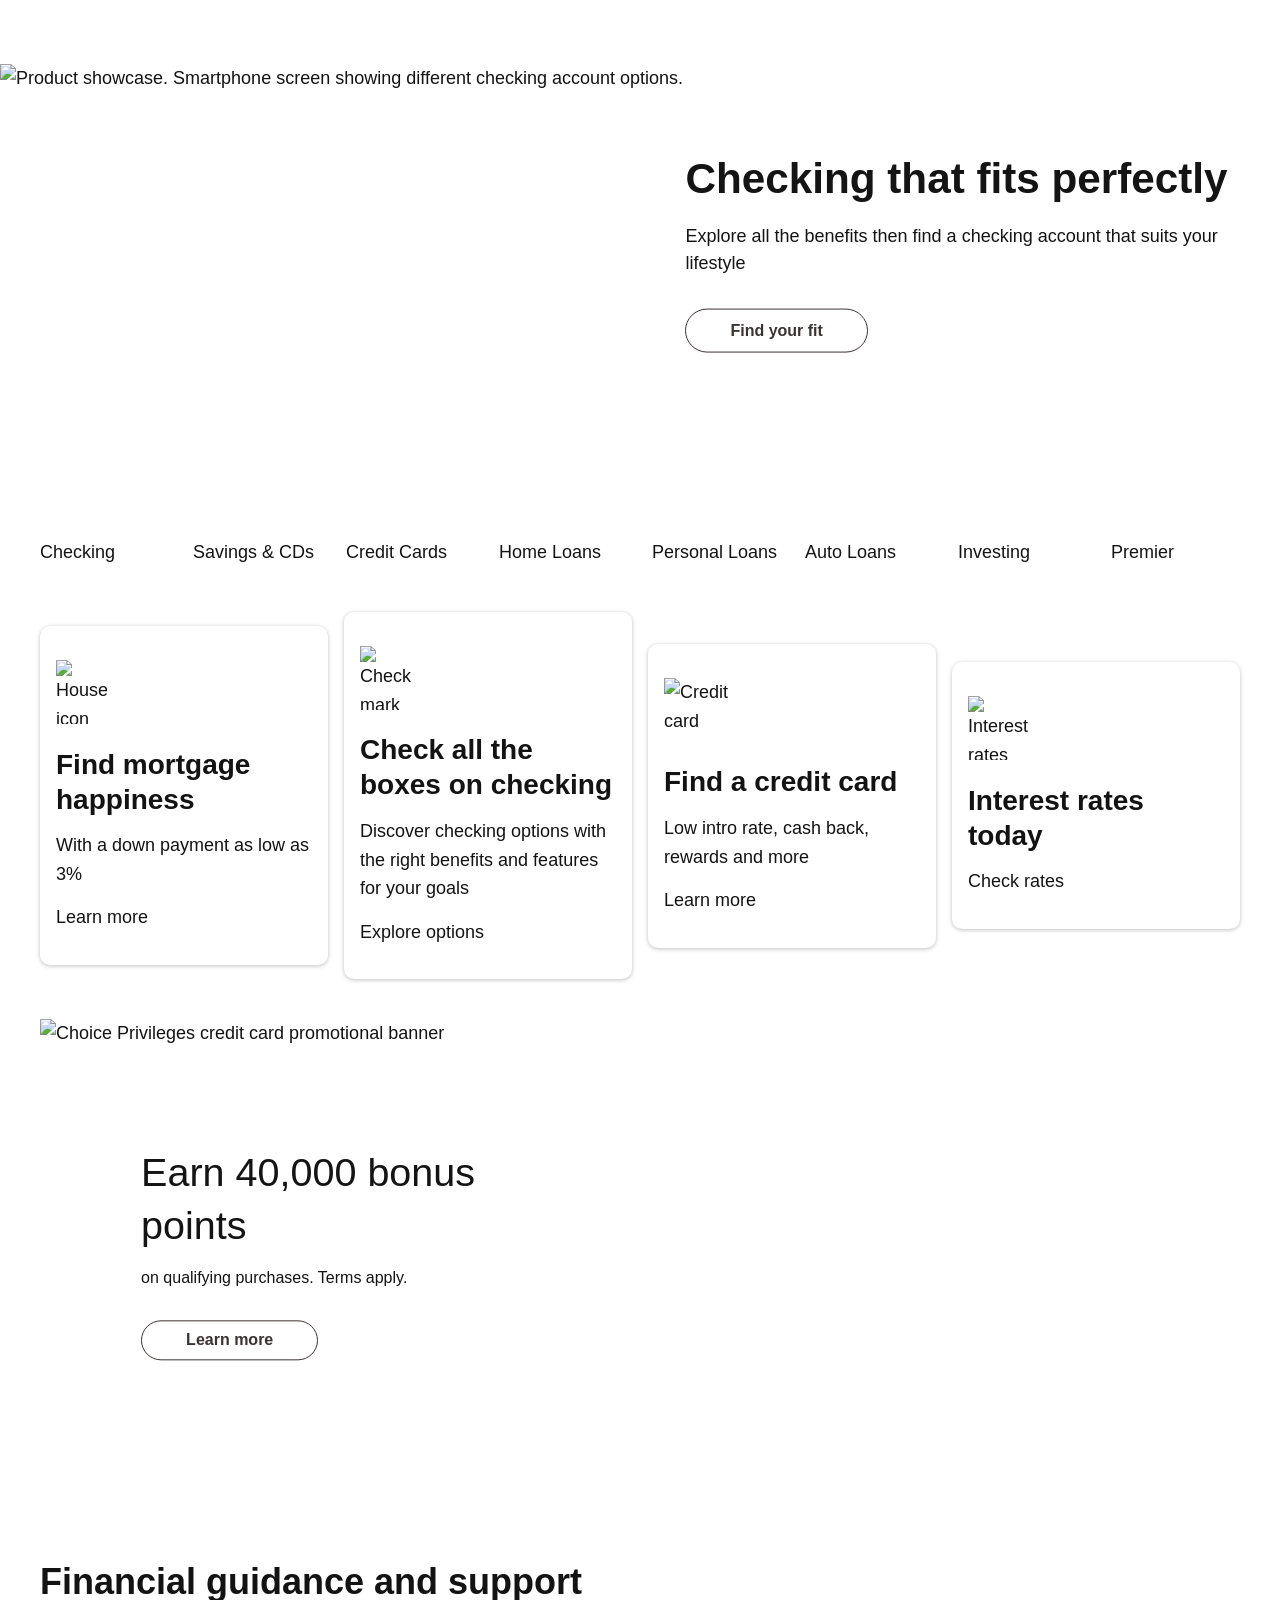
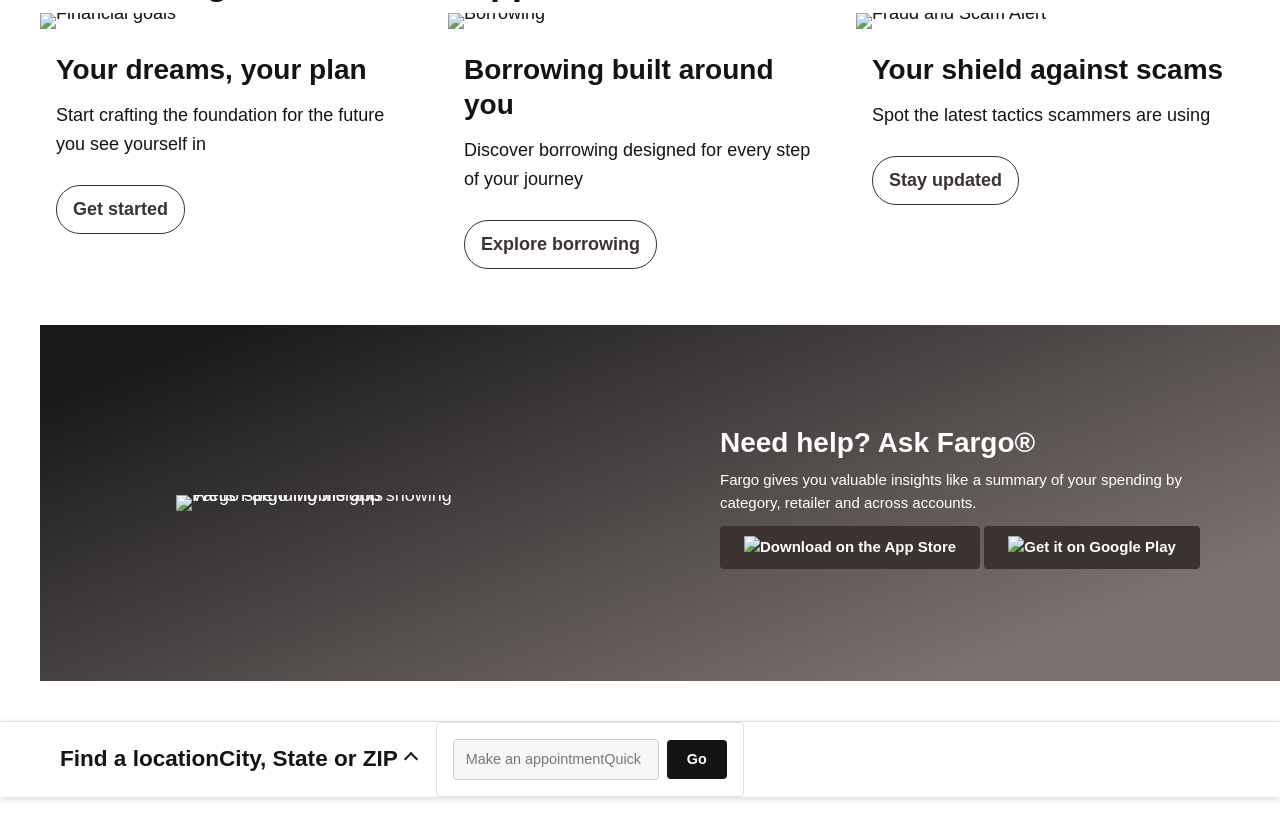
==== index.html @ e8fb942c "feat(columns): add 4-col card grid and icon sizing for small-promo section Adds CSS rules for .colum" ====
<!DOCTYPE html>
<html lang="en">
<head>
  <title>Wells Fargo – Banking, Credit Cards, Loans, Mortgages & More</title>
  <meta name="viewport" content="width=device-width, initial-scale=1"/>
  <script nonce="aem" src="/scripts/aem.js" type="module"></script>
  <script nonce="aem" src="/scripts/scripts.js" type="module"></script>
  <link rel="stylesheet" href="/styles/styles.css"/>
</head>
<body>
<header></header>
<main>
  <div>
    <div class="marquee">
      <div>
        <div><picture><img src="https://www17.wellsfargomedia.com/assets/images/contextual/responsive/hpprimary/wfi_ph_hppb_8329906_v3_1700x700.jpg" alt="Product showcase. Smartphone screen showing different checking account options." loading="eager"></picture></div>
        <div><h2>Checking that fits perfectly</h2><p>Explore all the benefits then find a checking account that suits your lifestyle</p><p><a href="https://accountoffers.wellsfargo.com/comparechecking/?collateral_code=HPPB">Find your fit</a></p></div>
      </div>
    </div>
  </div>
  <div>
    <div class="columns columns-8-cols">
      <div>
        <div><a href="https://www.wellsfargo.com/checking/">Checking</a></div>
        <div><a href="https://www.wellsfargo.com/savings-cds/">Savings &amp; CDs</a></div>
        <div><a href="https://creditcards.wellsfargo.com">Credit Cards</a></div>
        <div><a href="https://www.wellsfargo.com/mortgage/">Home Loans</a></div>
        <div><a href="https://www.wellsfargo.com/personal-loans/">Personal Loans</a></div>
        <div><a href="https://www.wellsfargo.com/auto-loans/">Auto Loans</a></div>
        <div><a href="https://www.wellsfargo.com/investing-wealth/">Investing</a></div>
        <div><a href="https://www.wellsfargo.com/premier/">Premier</a></div>
      </div>
    </div>
  </div>
  <div>
    <div class="columns columns-4-cols">
      <div>
        <div>
          <picture><img src="https://www17.wellsfargomedia.com/assets/images/contextual/responsive/smlprimary/wfi000_ic_b-wf_icon_house_gradient_default_64x64.png" alt="House icon" loading="lazy"></picture>
          <h3>Find mortgage happiness</h3>
          <p>With a down payment as low as 3%</p>
          <p><a href="https://www.wellsfargo.com/mortgage/buying-a-house/">Learn more</a></p>
        </div>
        <div>
          <picture><img src="https://www17.wellsfargomedia.com/assets/images/contextual/responsive/smlprimary/wf_ic_check-mark_con-gra_hpps_64x64.png" alt="Check mark icon" loading="lazy"></picture>
          <h3>Check all the boxes on checking</h3>
          <p>Discover checking options with the right benefits and features for your goals</p>
          <p><a href="https://accountoffers.wellsfargo.com/comparechecking/?collateral_code=HPPS">Explore options</a></p>
        </div>
        <div>
          <picture><img src="https://www17.wellsfargomedia.com/assets/images/contextual/responsive/smlprimary/wfi000_ic_b-wf_icon_ui_card_gradient_default_64x64.png" alt="Credit card icon" loading="lazy"></picture>
          <h3>Find a credit card</h3>
          <p>Low intro rate, cash back, rewards and more</p>
          <p><a href="https://creditcards.wellsfargo.com/">Learn more</a></p>
        </div>
        <div>
          <picture><img src="https://www17.wellsfargomedia.com/assets/images/rwd/first_time_experience-account_summary.png" alt="Interest rates icon" loading="lazy"></picture>
          <h3>Interest rates today</h3>
          <p><a href="https://www.wellsfargo.com/help/rates/">Check rates</a></p>
        </div>
      </div>
    </div>
  </div>
  <div>
    <div class="promo">
      <div>
        <div><picture><img src="https://www17.wellsfargomedia.com/assets/images/contextual/responsive/lpromo/wfi000_ph_bc_1600x700.jpg" alt="Choice Privileges credit card promotional banner" loading="lazy"></picture></div>
        <div><h2>Earn 40,000 bonus points</h2><p>on qualifying purchases. Terms apply.</p><p><a href="https://creditcards.wellsfargo.com/wells-fargo-choice-privileges-credit-cards/">Learn more</a></p></div>
      </div>
    </div>
  </div>
  <div>
    <h2>Financial guidance and support</h2>
    <div class="cards">
      <div><div><picture><img src="https://www17.wellsfargomedia.com/assets/images/contextual/responsive/smlpromo/wfi_ph_g_2181743355-def-financialgoals_hpsp_616x353.jpg" alt="Financial goals" loading="lazy"></picture></div><div><h3>Your dreams, your plan</h3><p>Start crafting the foundation for the future you see yourself in</p><p><a href="https://www.wellsfargo.com/financial-goals/">Get started</a></p></div></div>
      <div><div><picture><img src="https://www17.wellsfargomedia.com/assets/images/contextual/responsive/smlpromo/wfi_ph_g_2051210591-def-borrowing_hpsp_616x353.jpg" alt="Borrowing" loading="lazy"></picture></div><div><h3>Borrowing built around you</h3><p>Discover borrowing designed for every step of your journey</p><p><a href="https://www.wellsfargo.com/financial-goals/borrow/">Explore borrowing</a></p></div></div>
      <div><div><picture><img src="https://www17.wellsfargomedia.com/assets/images/contextual/responsive/smlpromo/wfi_ph_hpsp_fsalockup_616x353.jpg" alt="Fraud and Scam Alert" loading="lazy"></picture></div><div><h3>Your shield against scams</h3><p>Spot the latest tactics scammers are using</p><p><a href="https://www.wellsfargo.com/privacy-security/fraud/bank-scams/">Stay updated</a></p></div></div>
    </div>
  </div>
  <div>
    <div class="carousel">
      <div>
        <div><picture><img src="https://www17.wellsfargomedia.com/assets/images/rwd/Fargo-Spending-Insights-Wells-Fargo-Mobile-App-2025.png" alt="Wells Fargo Mobile app showing Fargo spending insights" loading="lazy"></picture></div>
        <div><h2>Need help? Ask Fargo&#174;</h2><p>Fargo gives you valuable insights like a summary of your spending by category, retailer and across accounts.</p><p><a href="https://apps.apple.com/us/app/wells-fargo-mobile/id366921962"><picture><img src="https://www17.wellsfargomedia.com/assets/images/rwd/App_Store_Badge.png" alt="Download on the App Store" loading="lazy"></picture></a> <a href="https://play.google.com/store/apps/details?id=com.wf.wellsfargomobile"><picture><img src="https://www17.wellsfargomedia.com/assets/images/rwd/GooglePlay_Badge.png" alt="Get it on Google Play" loading="lazy"></picture></a></p></div>
      </div>
    </div>
  </div>
  <div>
    <div class="contact-bar">
      <div>
        <div><p><strong>Find a location</strong></p><p>City, State or ZIP</p></div>
        <div><p><a href="https://appointments.wellsfargo.com/maa/appointment/">Make an appointment</a></p><p><strong>Quick help</strong></p><ul><li><a href="https://www.wellsfargo.com/help/">Customer service and FAQs</a></li><li><a href="https://www.wellsfargo.com/help/routing-number/">Find routing and account numbers</a></li></ul></div>
      </div>
    </div>
  </div>
</main>
<footer></footer>
</body>
</html>
---- styles/styles.css ----
/*
 * Copyright 2020 Adobe. All rights reserved.
 * This file is licensed to you under the Apache License, Version 2.0 (the "License");
 * you may not use this file except in compliance with the License. You may obtain a copy
 * of the License at http://www.apache.org/licenses/LICENSE-2.0
 *
 * Unless required by applicable law or agreed to in writing, software distributed under
 * the License is distributed on an "AS IS" BASIS, WITHOUT WARRANTIES OR REPRESENTATIONS
 * OF ANY KIND, either express or implied. See the License for the specific language
 * governing permissions and limitations under the License.
 */

:root {
  /* colors */
  --background-color: white;
  --light-color: #f8f8f8;
  --dark-color: #505050;
  --text-color: #131313;
  --link-color: #3b3331;
  --link-hover-color: #141414;

  /* fonts */
  --body-font-family: roboto, roboto-fallback, sans-serif;
  --heading-font-family: roboto-condensed, roboto-condensed-fallback, sans-serif;

  /* body sizes */
  --body-font-size-m: 22px;
  --body-font-size-s: 19px;
  --body-font-size-xs: 17px;

  /* heading sizes */
  --heading-font-size-xxl: 55px;
  --heading-font-size-xl: 44px;
  --heading-font-size-l: 34px;
  --heading-font-size-m: 27px;
  --heading-font-size-s: 24px;
  --heading-font-size-xs: 22px;

  /* nav height */
  --nav-height: 64px;
}

/* fallback fonts */
@font-face {
  font-family: roboto-condensed-fallback;
  size-adjust: 88.82%;
  src: local('Arial');
}

@font-face {
  font-family: roboto-fallback;
  size-adjust: 99.529%;
  src: local('Arial');
}

@media (width >= 900px) {
  :root {
    /* body sizes */
    --body-font-size-m: 18px;
    --body-font-size-s: 16px;
    --body-font-size-xs: 14px;

    /* heading sizes */
    --heading-font-size-xxl: 45px;
    --heading-font-size-xl: 36px;
    --heading-font-size-l: 28px;
    --heading-font-size-m: 22px;
    --heading-font-size-s: 20px;
    --heading-font-size-xs: 18px;
  }
}

body {
  display: none;
  margin: 0;
  background-color: var(--background-color);
  color: var(--text-color);
  font-family: var(--body-font-family);
  font-size: var(--body-font-size-m);
  line-height: 1.6;
}

body.appear {
  display: block;
}

header {
  height: var(--nav-height);
}

header .header,
footer .footer {
  visibility: hidden;
}

header .header[data-block-status="loaded"],
footer .footer[data-block-status="loaded"] {
  visibility: visible;
}

h1,
h2,
h3,
h4,
h5,
h6 {
  margin-top: 0.8em;
  margin-bottom: 0.25em;
  font-family: var(--heading-font-family);
  font-weight: 600;
  line-height: 1.25;
  scroll-margin: 40px;
}

h1 { font-size: var(--heading-font-size-xxl); }
h2 { font-size: var(--heading-font-size-xl); }
h3 { font-size: var(--heading-font-size-l); }
h4 { font-size: var(--heading-font-size-m); }
h5 { font-size: var(--heading-font-size-s); }
h6 { font-size: var(--heading-font-size-xs); }

p,
dl,
ol,
ul,
pre,
blockquote {
  margin-top: 0.8em;
  margin-bottom: 0.25em;
}

code,
pre {
  font-size: var(--body-font-size-s);
}

pre {
  padding: 16px;
  border-radius: 8px;
  background-color: var(--light-color);
  overflow-x: auto;
  white-space: pre;
}

main > div {
  margin: 40px 16px;
}

input,
textarea,
select,
button {
  font: inherit;
}

/* links */
a:any-link {
  color: var(--link-color);
  text-decoration: none;
  overflow-wrap: break-word;
}

a:hover {
  color: var(--link-hover-color);
  text-decoration: underline;
}

/* buttons */
p.button-wrapper {
  margin: 12px 0;
}

a.button:any-link,
button.button {
  box-sizing: border-box;
  display: inline-flex;
  align-items: center;
  justify-content: center;
  max-width: 100%;
  margin: 0;
  border: 2px solid transparent;
  border-radius: 2.4em;
  padding: 0.5em 1.2em;
  font: inherit;
  font-weight: 500;
  line-height: 1.25;
  text-decoration: none;
  cursor: pointer;
  overflow: hidden;
  text-overflow: ellipsis;
  white-space: nowrap;
}

a.button[aria-disabled="true"],
button.button:disabled {
  cursor: not-allowed;
  pointer-events: none;
}

a.button.primary,
button.button.primary {
  border-color: var(--text-color);
  background-color: var(--text-color);
  color: var(--background-color);
}

a.button.primary:hover,
a.button.primary:focus-visible,
button.button.primary:hover,
button.button.primary:focus-visible {
  border-color: var(--dark-color);
  background-color: var(--dark-color);
  color: var(--light-color);
}

a.button.primary[aria-disabled="true"],
a.button.primary[aria-disabled="true"]:hover,
a.button.primary[aria-disabled="true"]:focus-visible,
button.button.primary:disabled,
button.button.primary:disabled:hover,
button.button.primary:disabled:focus-visible {
  background-color: var(--light-color);
  border-color: var(--light-color);
  color: var(--dark-color);
}

a.button.secondary,
button.button.secondary {
  border-color: var(--text-color);
  background-color: transparent;
  color: var(--text-color);
}

a.button.secondary:hover,
a.button.secondary:focus-visible,
button.button.secondary:hover,
button.button.secondary:focus-visible {
  border-color: var(--dark-color);
  background-color: var(--light-color);
  color: var(--dark-color);
}

a.button.secondary[aria-disabled="true"],
a.button.secondary[aria-disabled="true"]:hover,
a.button.secondary[aria-disabled="true"]:focus-visible,
button.button.secondary:disabled,
button.button.secondary:disabled:hover,
button.button.secondary:disabled:focus-visible {
  background-color: var(--light-color);
  border-color: var(--light-color);
  color: var(--dark-color);
}

/* high-impact call-to-action */
a.button.accent,
button.button.accent {
  border-color: var(--link-color);
  background-color: var(--link-color);
  color: var(--background-color);
}

a.button.accent:hover,
a.button.accent:focus-visible,
button.button.accent:hover,
button.button.accent:focus-visible {
  border-color: var(--link-hover-color);
  background-color: var(--link-hover-color);
}

a.button.accent[aria-disabled="true"],
a.button.accent[aria-disabled="true"]:hover,
a.button.accent[aria-disabled="true"]:focus-visible,
button.button.accent:disabled,
button.button.accent:disabled:hover,
button.button.accent:disabled:focus-visible {
  background-color: var(--light-color);
  border-color: var(--light-color);
  color: var(--dark-color);
}

main img {
  max-width: 100%;
  width: auto;
  height: auto;
}

.icon {
  display: inline-block;
  height: 24px;
  width: 24px;
}

.icon img {
  height: 100%;
  width: 100%;
}

/* sections */
main > .section {
  margin: 40px 0;
}

main > .section > div {
  max-width: 1200px;
  margin: auto;
  padding: 0 24px;
}

main > .section:first-of-type {
  margin-top: 0;
}

@media (width >= 900px) {
  main > .section > div {
    padding: 0 32px;
  }
}

/* section metadata */
main .section.light,
main .section.highlight {
  background-color: var(--light-color);
  margin: 0;
  padding: 40px 0;
}

/* Full-bleed block overrides */
main .marquee,
main .promo,
main .carousel,
main .contact-bar {
  margin: 0 calc(-1 * var(--section-padding, 24px));
  width: calc(100% + 2 * var(--section-padding, 24px));
}

@media (width >= 900px) {
  main .marquee,
  main .promo,
  main .carousel,
  main .contact-bar {
    margin: 0 calc(-1 * var(--section-padding, 32px));
    width: calc(100% + 2 * var(--section-padding, 32px));
  }
}
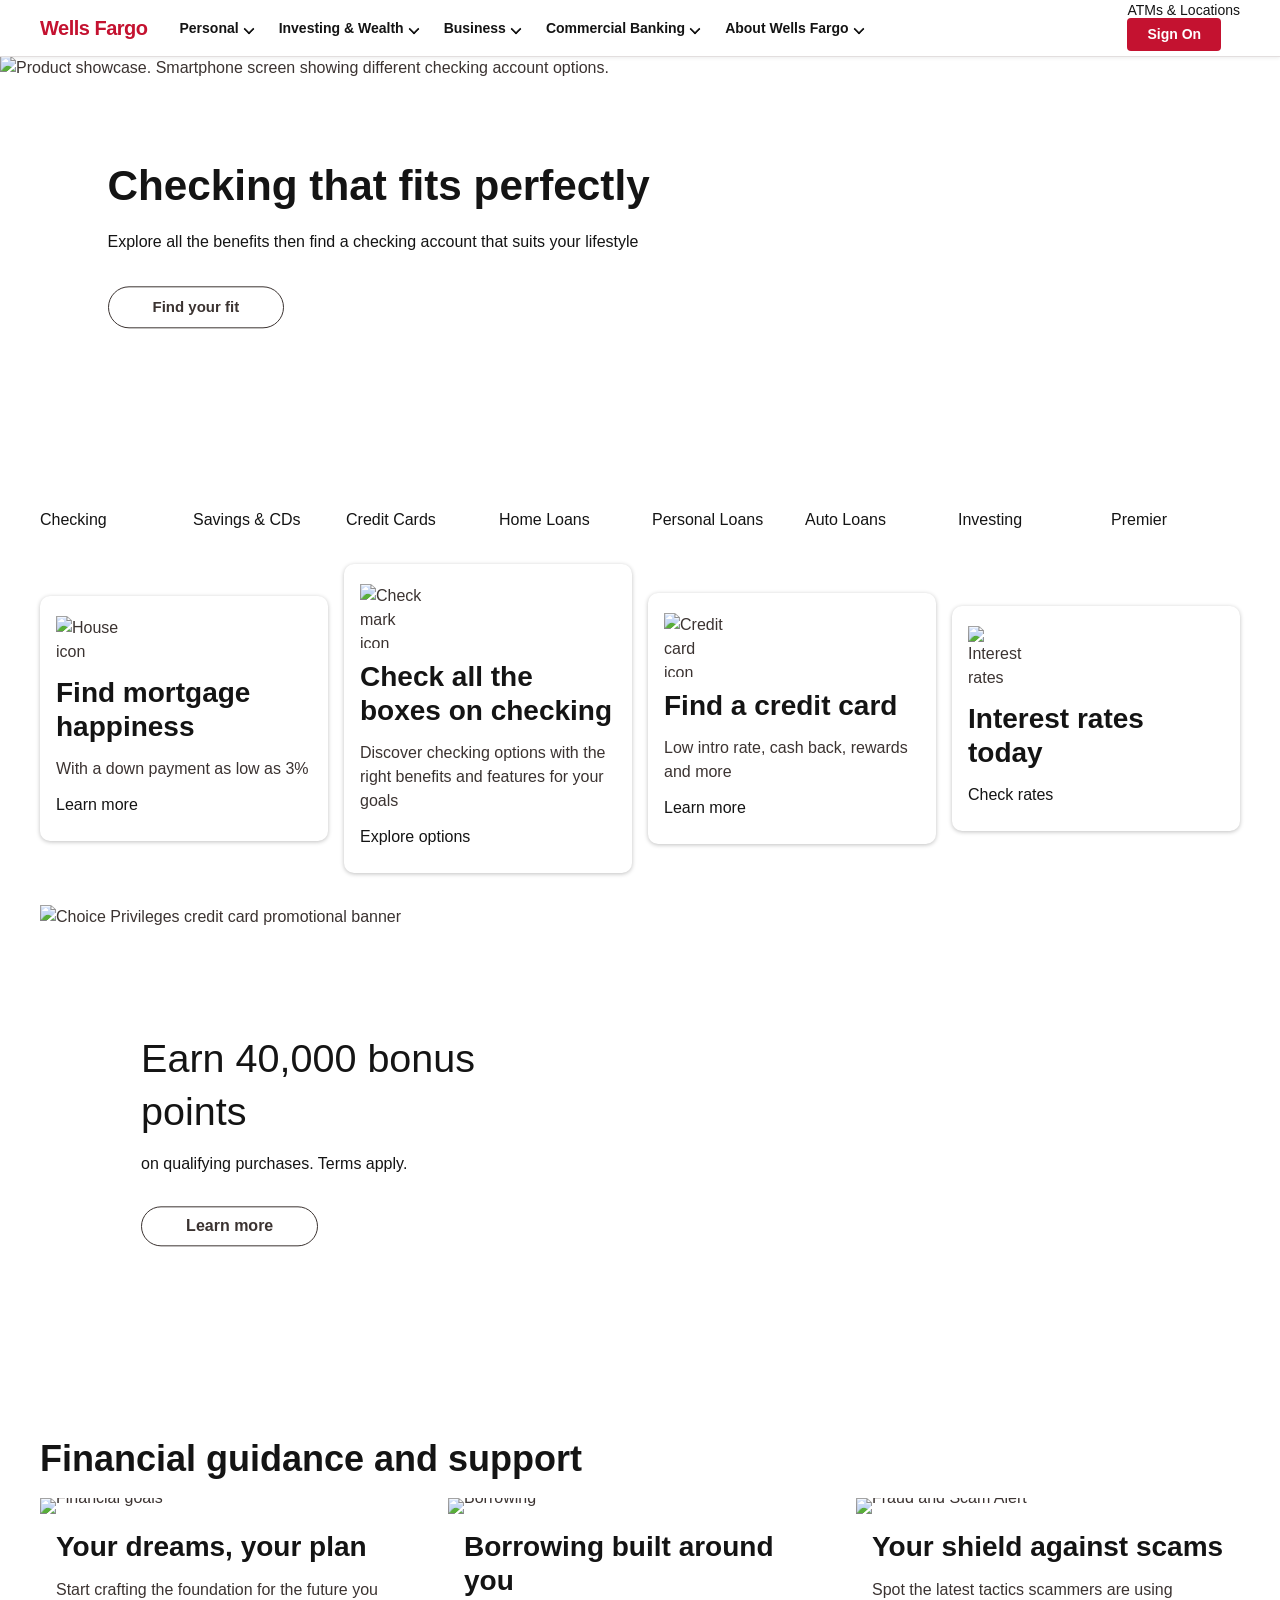
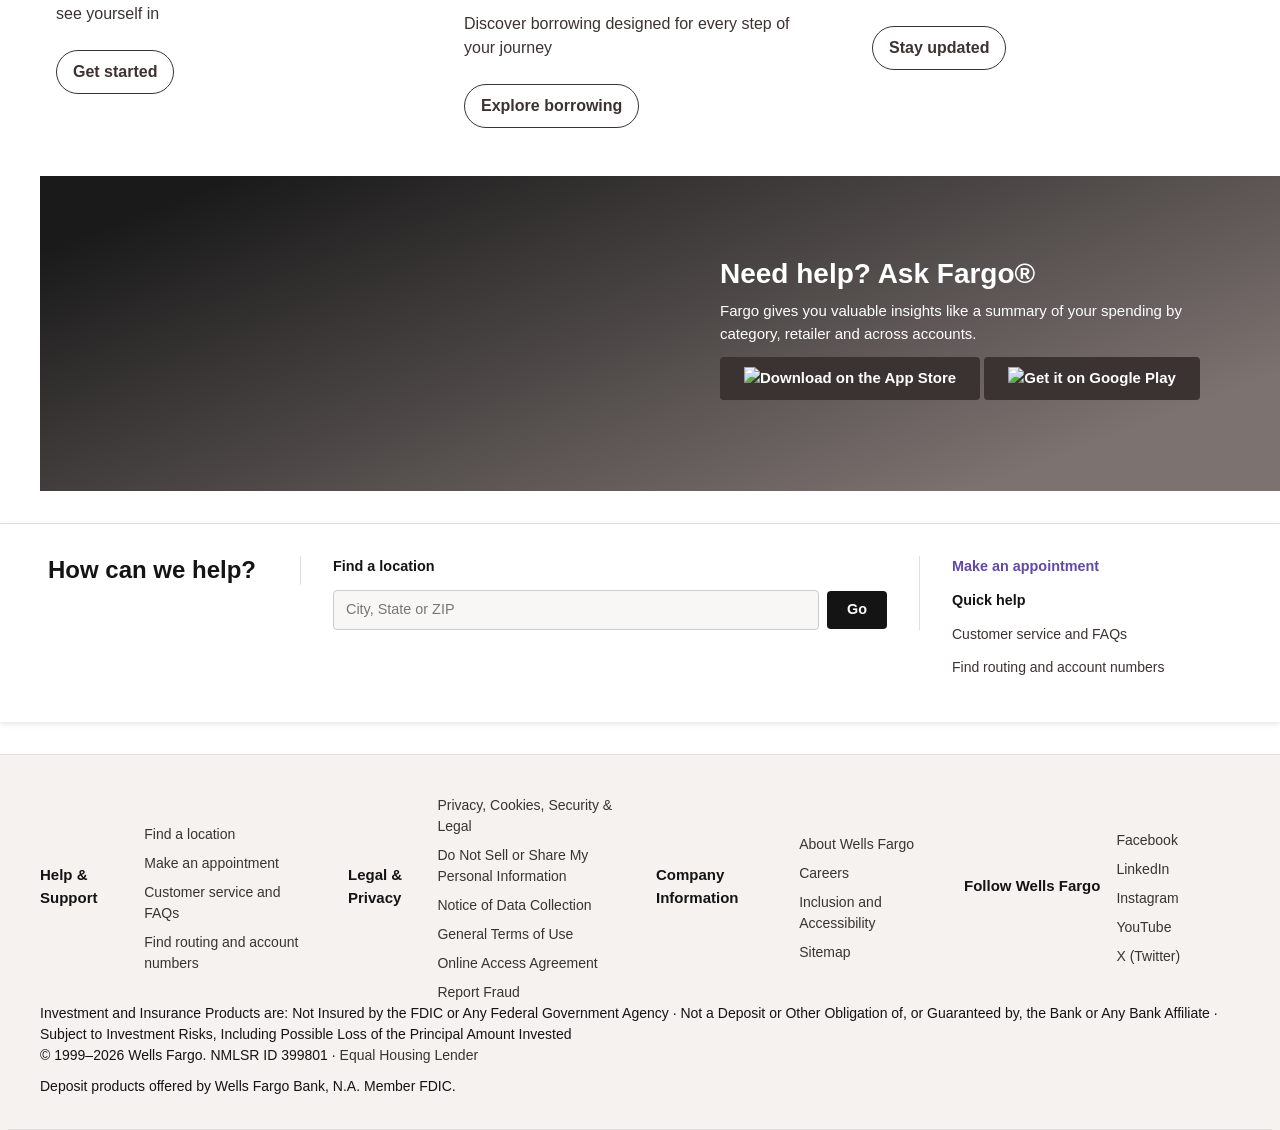
==== commit 37777d9d: "Generated by Calude swarm" ====
--- a/index.html
+++ b/index.html
@@ -88,6 +88,7 @@
   <div>
     <div class="contact-bar">
       <div>
+        <div><h2>How can we help?</h2></div>
         <div><p><strong>Find a location</strong></p><p>City, State or ZIP</p></div>
         <div><p><a href="https://appointments.wellsfargo.com/maa/appointment/">Make an appointment</a></p><p><strong>Quick help</strong></p><ul><li><a href="https://www.wellsfargo.com/help/">Customer service and FAQs</a></li><li><a href="https://www.wellsfargo.com/help/routing-number/">Find routing and account numbers</a></li></ul></div>
       </div>
--- a/styles/styles.css
+++ b/styles/styles.css
@@ -1,74 +1,74 @@
 /*
- * Copyright 2020 Adobe. All rights reserved.
- * This file is licensed to you under the Apache License, Version 2.0 (the "License");
- * you may not use this file except in compliance with the License. You may obtain a copy
- * of the License at http://www.apache.org/licenses/LICENSE-2.0
- *
- * Unless required by applicable law or agreed to in writing, software distributed under
- * the License is distributed on an "AS IS" BASIS, WITHOUT WARRANTIES OR REPRESENTATIONS
- * OF ANY KIND, either express or implied. See the License for the specific language
- * governing permissions and limitations under the License.
+ * Wells Fargo EDS Design System
+ * Migrated from https://www.wellsfargo.com/
  */
 
 :root {
-  /* colors */
-  --background-color: white;
-  --light-color: #f8f8f8;
-  --dark-color: #505050;
-  --text-color: #131313;
-  --link-color: #3b3331;
-  --link-hover-color: #141414;
-
-  /* fonts */
-  --body-font-family: roboto, roboto-fallback, sans-serif;
-  --heading-font-family: roboto-condensed, roboto-condensed-fallback, sans-serif;
-
-  /* body sizes */
-  --body-font-size-m: 22px;
-  --body-font-size-s: 19px;
-  --body-font-size-xs: 17px;
-
-  /* heading sizes */
-  --heading-font-size-xxl: 55px;
-  --heading-font-size-xl: 44px;
-  --heading-font-size-l: 34px;
-  --heading-font-size-m: 27px;
-  --heading-font-size-s: 24px;
-  --heading-font-size-xs: 22px;
-
-  /* nav height */
-  --nav-height: 64px;
-}
-
-/* fallback fonts */
-@font-face {
-  font-family: roboto-condensed-fallback;
-  size-adjust: 88.82%;
-  src: local('Arial');
-}
-
-@font-face {
-  font-family: roboto-fallback;
-  size-adjust: 99.529%;
-  src: local('Arial');
+  /* ── Brand colors ─────────────────────────────────────────────────────── */
+  --color-red:          #c41230;   /* WF primary red */
+  --color-red-dark:     #a01028;   /* hover/active red */
+  --color-dark:         #141414;   /* near-black */
+  --color-body:         #3b3331;   /* warm dark-brown body text */
+  --color-border:       #e2dede;   /* warm gray border */
+  --color-bg-warm:      #f9f7f6;   /* warm cream card/input bg */
+  --color-bg-light:     #f5f2f0;   /* light section/footer bg */
+  --color-bg-mid:       #e8e4e1;   /* mid-tone disclaimer bg */
+
+  /* ── Legacy aliases (used by boilerplate) ────────────────────────────── */
+  --background-color:   #fff;
+  --light-color:        #f9f7f6;
+  --dark-color:         #3b3331;
+  --text-color:         #3b3331;
+  --link-color:         #3b3331;
+  --link-hover-color:   #c41230;
+
+  /* ── Typography ──────────────────────────────────────────────────────── */
+  /* WF uses Wells Fargo Sans (proprietary) — Helvetica Neue is the closest system match */
+  --body-font-family:    'Helvetica Neue', Helvetica, Arial, sans-serif;
+  --heading-font-family: 'Helvetica Neue', Helvetica, Arial, sans-serif;
+
+  /* body sizes — mobile */
+  --body-font-size-m:  1rem;       /* 16px */
+  --body-font-size-s:  0.9375rem;  /* 15px */
+  --body-font-size-xs: 0.875rem;   /* 14px */
+
+  /* heading sizes — mobile */
+  --heading-font-size-xxl: 2.25rem;  /* 36px */
+  --heading-font-size-xl:  1.875rem; /* 30px */
+  --heading-font-size-l:   1.5rem;   /* 24px */
+  --heading-font-size-m:   1.25rem;  /* 20px */
+  --heading-font-size-s:   1.125rem; /* 18px */
+  --heading-font-size-xs:  1rem;     /* 16px */
+
+  /* ── Layout ──────────────────────────────────────────────────────────── */
+  --nav-height:       56px;
+  --max-width:        1200px;
+  --section-padding:  24px;
+
+  /* ── Borders & radius ────────────────────────────────────────────────── */
+  --border-radius-s:  4px;
+  --border-radius-m:  10px;
+  --border-radius-pill: 24px;
 }
 
 @media (width >= 900px) {
   :root {
-    /* body sizes */
-    --body-font-size-m: 18px;
-    --body-font-size-s: 16px;
-    --body-font-size-xs: 14px;
-
-    /* heading sizes */
-    --heading-font-size-xxl: 45px;
-    --heading-font-size-xl: 36px;
-    --heading-font-size-l: 28px;
-    --heading-font-size-m: 22px;
-    --heading-font-size-s: 20px;
-    --heading-font-size-xs: 18px;
+    --body-font-size-m:  1rem;       /* 16px */
+    --body-font-size-s:  0.9375rem;  /* 15px */
+    --body-font-size-xs: 0.875rem;   /* 14px */
+
+    --heading-font-size-xxl: 2.75rem;  /* 44px */
+    --heading-font-size-xl:  2.25rem;  /* 36px */
+    --heading-font-size-l:   1.75rem;  /* 28px */
+    --heading-font-size-m:   1.375rem; /* 22px */
+    --heading-font-size-s:   1.25rem;  /* 20px */
+    --heading-font-size-xs:  1rem;     /* 16px */
+
+    --section-padding: 32px;
   }
 }
+
+/* ── Base reset & body ────────────────────────────────────────────────────── */
 
 body {
   display: none;
@@ -77,12 +77,17 @@
   color: var(--text-color);
   font-family: var(--body-font-family);
   font-size: var(--body-font-size-m);
-  line-height: 1.6;
+  font-weight: 400;
+  line-height: 1.5;
+  -webkit-font-smoothing: antialiased;
+  -moz-osx-font-smoothing: grayscale;
 }
 
 body.appear {
   display: block;
 }
+
+/* ── Header spacer ───────────────────────────────────────────────────────── */
 
 header {
   height: var(--nav-height);
@@ -98,62 +103,50 @@
   visibility: visible;
 }
 
-h1,
-h2,
-h3,
-h4,
-h5,
-h6 {
-  margin-top: 0.8em;
-  margin-bottom: 0.25em;
+/* ── Headings ─────────────────────────────────────────────────────────────── */
+
+h1, h2, h3, h4, h5, h6 {
+  margin-top: 0;
+  margin-bottom: 0.5em;
   font-family: var(--heading-font-family);
   font-weight: 600;
-  line-height: 1.25;
+  line-height: 1.2;
+  color: var(--color-dark);
   scroll-margin: 40px;
 }
 
 h1 { font-size: var(--heading-font-size-xxl); }
-h2 { font-size: var(--heading-font-size-xl); }
-h3 { font-size: var(--heading-font-size-l); }
-h4 { font-size: var(--heading-font-size-m); }
-h5 { font-size: var(--heading-font-size-s); }
-h6 { font-size: var(--heading-font-size-xs); }
-
-p,
-dl,
-ol,
-ul,
-pre,
-blockquote {
-  margin-top: 0.8em;
-  margin-bottom: 0.25em;
-}
-
-code,
-pre {
+h2 { font-size: var(--heading-font-size-xl);  }
+h3 { font-size: var(--heading-font-size-l);   font-weight: 600; }
+h4 { font-size: var(--heading-font-size-m);   font-weight: 600; }
+h5 { font-size: var(--heading-font-size-s);   font-weight: 600; }
+h6 { font-size: var(--heading-font-size-xs);  font-weight: 600; }
+
+/* ── Body copy ────────────────────────────────────────────────────────────── */
+
+p, dl, ol, ul, pre, blockquote {
+  margin-top: 0;
+  margin-bottom: 0.75em;
+}
+
+p:last-child, ul:last-child, ol:last-child {
+  margin-bottom: 0;
+}
+
+code, pre {
   font-size: var(--body-font-size-s);
 }
 
 pre {
   padding: 16px;
-  border-radius: 8px;
+  border-radius: var(--border-radius-s);
   background-color: var(--light-color);
   overflow-x: auto;
   white-space: pre;
 }
 
-main > div {
-  margin: 40px 16px;
-}
-
-input,
-textarea,
-select,
-button {
-  font: inherit;
-}
-
-/* links */
+/* ── Links ────────────────────────────────────────────────────────────────── */
+
 a:any-link {
   color: var(--link-color);
   text-decoration: none;
@@ -165,7 +158,15 @@
   text-decoration: underline;
 }
 
-/* buttons */
+/* ── Form elements ────────────────────────────────────────────────────────── */
+
+input, textarea, select, button {
+  font: inherit;
+}
+
+/* ── WF Button system ─────────────────────────────────────────────────────── */
+/* Outlined pill (default) */
+
 p.button-wrapper {
   margin: 12px 0;
 }
@@ -178,105 +179,85 @@
   justify-content: center;
   max-width: 100%;
   margin: 0;
-  border: 2px solid transparent;
-  border-radius: 2.4em;
-  padding: 0.5em 1.2em;
-  font: inherit;
-  font-weight: 500;
+  border: 1px solid var(--color-body);
+  border-radius: var(--border-radius-pill);
+  padding: 9px 24px;
+  background: #fff;
+  color: var(--color-body);
+  font-family: var(--body-font-family);
+  font-size: var(--body-font-size-s);
+  font-weight: 600;
   line-height: 1.25;
   text-decoration: none;
   cursor: pointer;
   overflow: hidden;
   text-overflow: ellipsis;
   white-space: nowrap;
-}
-
+  transition: background 0.2s ease, color 0.2s ease, border-color 0.2s ease;
+}
+
+a.button:hover,
+button.button:hover {
+  background: var(--color-dark);
+  color: #fff;
+  border-color: var(--color-dark);
+  text-decoration: none;
+}
+
+/* Primary: filled dark */
+a.button.primary,
+button.button.primary {
+  background: var(--color-dark);
+  color: #fff;
+  border-color: var(--color-dark);
+}
+
+a.button.primary:hover,
+button.button.primary:hover {
+  background: #333;
+  border-color: #333;
+  color: #fff;
+}
+
+/* Secondary: outlined */
+a.button.secondary,
+button.button.secondary {
+  background: transparent;
+  border-color: var(--color-body);
+  color: var(--color-body);
+}
+
+a.button.secondary:hover,
+button.button.secondary:hover {
+  background: var(--color-dark);
+  color: #fff;
+  border-color: var(--color-dark);
+}
+
+/* Accent: WF red (for high-impact CTAs) */
+a.button.accent,
+button.button.accent {
+  background: var(--color-red);
+  border-color: var(--color-red);
+  color: #fff;
+}
+
+a.button.accent:hover,
+button.button.accent:hover {
+  background: var(--color-red-dark);
+  border-color: var(--color-red-dark);
+  color: #fff;
+}
+
+/* Disabled states */
 a.button[aria-disabled="true"],
 button.button:disabled {
   cursor: not-allowed;
   pointer-events: none;
-}
-
-a.button.primary,
-button.button.primary {
-  border-color: var(--text-color);
-  background-color: var(--text-color);
-  color: var(--background-color);
-}
-
-a.button.primary:hover,
-a.button.primary:focus-visible,
-button.button.primary:hover,
-button.button.primary:focus-visible {
-  border-color: var(--dark-color);
-  background-color: var(--dark-color);
-  color: var(--light-color);
-}
-
-a.button.primary[aria-disabled="true"],
-a.button.primary[aria-disabled="true"]:hover,
-a.button.primary[aria-disabled="true"]:focus-visible,
-button.button.primary:disabled,
-button.button.primary:disabled:hover,
-button.button.primary:disabled:focus-visible {
-  background-color: var(--light-color);
-  border-color: var(--light-color);
-  color: var(--dark-color);
-}
-
-a.button.secondary,
-button.button.secondary {
-  border-color: var(--text-color);
-  background-color: transparent;
-  color: var(--text-color);
-}
-
-a.button.secondary:hover,
-a.button.secondary:focus-visible,
-button.button.secondary:hover,
-button.button.secondary:focus-visible {
-  border-color: var(--dark-color);
-  background-color: var(--light-color);
-  color: var(--dark-color);
-}
-
-a.button.secondary[aria-disabled="true"],
-a.button.secondary[aria-disabled="true"]:hover,
-a.button.secondary[aria-disabled="true"]:focus-visible,
-button.button.secondary:disabled,
-button.button.secondary:disabled:hover,
-button.button.secondary:disabled:focus-visible {
-  background-color: var(--light-color);
-  border-color: var(--light-color);
-  color: var(--dark-color);
-}
-
-/* high-impact call-to-action */
-a.button.accent,
-button.button.accent {
-  border-color: var(--link-color);
-  background-color: var(--link-color);
-  color: var(--background-color);
-}
-
-a.button.accent:hover,
-a.button.accent:focus-visible,
-button.button.accent:hover,
-button.button.accent:focus-visible {
-  border-color: var(--link-hover-color);
-  background-color: var(--link-hover-color);
-}
-
-a.button.accent[aria-disabled="true"],
-a.button.accent[aria-disabled="true"]:hover,
-a.button.accent[aria-disabled="true"]:focus-visible,
-button.button.accent:disabled,
-button.button.accent:disabled:hover,
-button.button.accent:disabled:focus-visible {
-  background-color: var(--light-color);
-  border-color: var(--light-color);
-  color: var(--dark-color);
-}
+  opacity: 0.5;
+}
+
+/* ── Images ───────────────────────────────────────────────────────────────── */
 
 main img {
   max-width: 100%;
@@ -295,15 +276,16 @@
   width: 100%;
 }
 
-/* sections */
+/* ── Section layout ───────────────────────────────────────────────────────── */
+
 main > .section {
-  margin: 40px 0;
+  margin: 32px 0;
 }
 
 main > .section > div {
-  max-width: 1200px;
-  margin: auto;
-  padding: 0 24px;
+  max-width: var(--max-width);
+  margin: 0 auto;
+  padding: 0 var(--section-padding);
 }
 
 main > .section:first-of-type {
@@ -312,33 +294,27 @@
 
 @media (width >= 900px) {
   main > .section > div {
-    padding: 0 32px;
+    padding: 0 var(--section-padding);
   }
 }
 
-/* section metadata */
+/* ── Section variants ─────────────────────────────────────────────────────── */
+
 main .section.light,
 main .section.highlight {
-  background-color: var(--light-color);
+  background-color: var(--color-bg-light);
   margin: 0;
   padding: 40px 0;
 }
 
-/* Full-bleed block overrides */
+/* ── Full-bleed blocks ────────────────────────────────────────────────────── */
+/* Marquee, promo, carousel, contact-bar extend edge-to-edge */
+
 main .marquee,
 main .promo,
 main .carousel,
 main .contact-bar {
-  margin: 0 calc(-1 * var(--section-padding, 24px));
-  width: calc(100% + 2 * var(--section-padding, 24px));
-}
-
-@media (width >= 900px) {
-  main .marquee,
-  main .promo,
-  main .carousel,
-  main .contact-bar {
-    margin: 0 calc(-1 * var(--section-padding, 32px));
-    width: calc(100% + 2 * var(--section-padding, 32px));
-  }
-}
+  margin-left: calc(-1 * var(--section-padding));
+  margin-right: calc(-1 * var(--section-padding));
+  width: calc(100% + 2 * var(--section-padding));
+}
